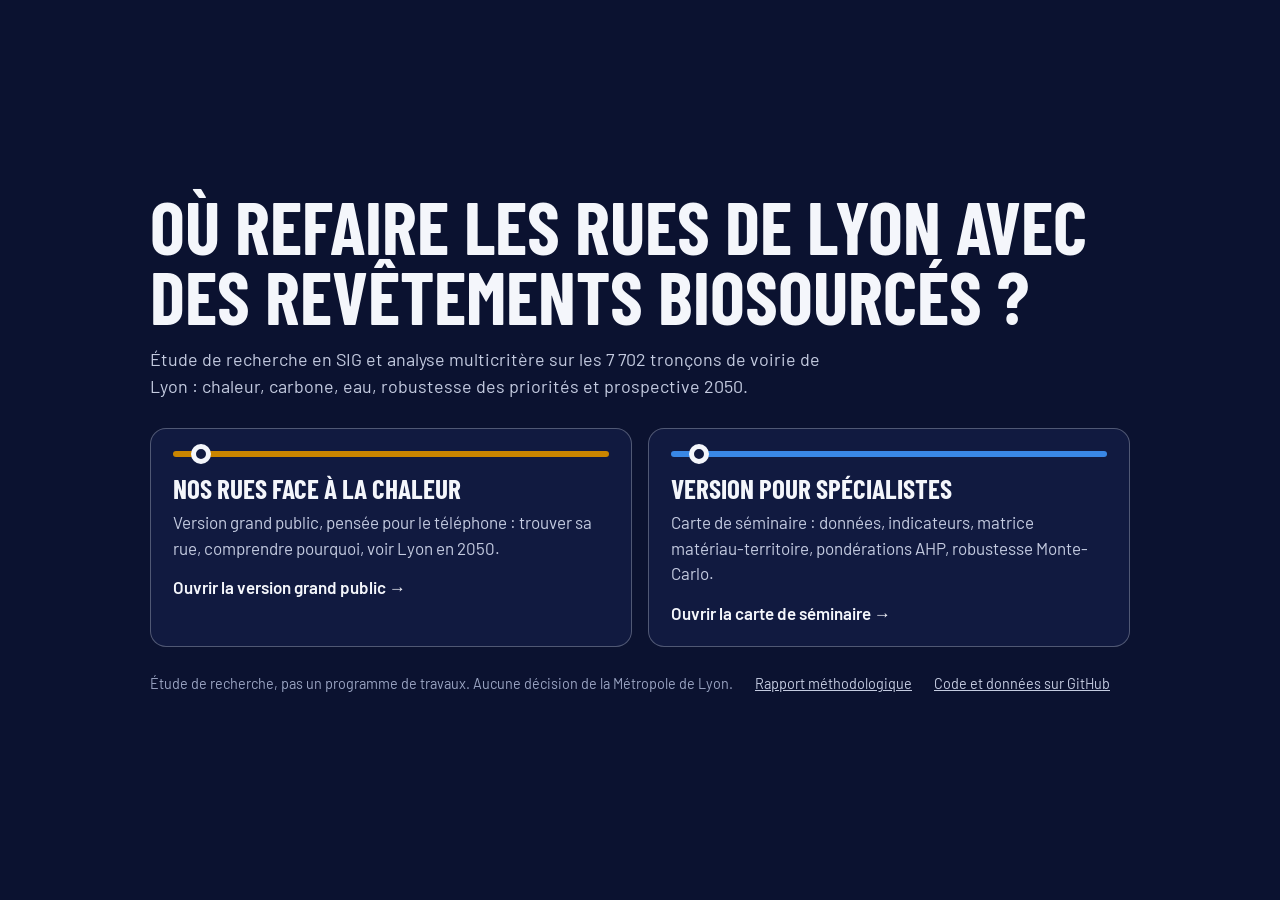
==== index.html @ 6789400b "Page d'accueil des cartes web et liens GitHub Pages" ====
<!doctype html>
<html lang="fr">
<head>
<meta charset="utf-8">
<meta name="viewport" content="width=device-width, initial-scale=1">
<title>Voirie bas-carbone à Lyon</title>
<meta name="description" content="Où refaire les rues de Lyon avec des revêtements routiers à liants biosourcés : version grand public et carte de séminaire.">
<meta name="theme-color" content="#0b1230">
<link rel="icon" href="data:image/svg+xml,%3Csvg xmlns='http://www.w3.org/2000/svg' viewBox='0 0 32 32'%3E%3Crect width='32' height='32' rx='7' fill='%230b1230'/%3E%3Cpath d='M4 22 L13 13 L19 19 L28 10' fill='none' stroke='%23c98500' stroke-width='3.5' stroke-linecap='round'/%3E%3Ccircle cx='13' cy='13' r='4' fill='%230b1230' stroke='%23f4f6fb' stroke-width='2.5'/%3E%3C/svg%3E">
<style>
  @font-face { font-family: "Barlow"; src: url("grand-public/lib/fonts/barlow-latin-400-normal.woff2") format("woff2"); font-weight: 400; font-display: swap; }
  @font-face { font-family: "Barlow"; src: url("grand-public/lib/fonts/barlow-latin-600-normal.woff2") format("woff2"); font-weight: 600; font-display: swap; }
  @font-face { font-family: "Barlow Condensed"; src: url("grand-public/lib/fonts/barlow-condensed-latin-700-normal.woff2") format("woff2"); font-weight: 700; font-display: swap; }
  :root { --nuit: #0b1230; --nuit-2: #111a40; --porc: #f4f6fb; --porc-2: #c4cbe0; --porc-3: #9aa4c2; --filet: rgba(244, 246, 251, .28); color-scheme: dark; }
  * { box-sizing: border-box; }
  body { margin: 0; min-height: 100vh; background: var(--nuit); color: var(--porc); font: 17px/1.5 "Barlow", "Segoe UI", sans-serif; display: grid; place-items: center; padding: 32px 20px; }
  main { width: min(980px, 100%); }
  h1 { font-family: "Barlow Condensed", "Arial Narrow", sans-serif; font-weight: 700; text-transform: uppercase; line-height: .95; font-size: clamp(2.6rem, 7vw, 4.6rem); margin: 0 0 16px; text-wrap: balance; }
  .lead { max-width: 40em; color: var(--porc-2); font-size: 1.12rem; margin: 0 0 28px; }
  .choix { display: grid; grid-template-columns: 1fr 1fr; gap: 16px; }
  .choix a { display: block; text-decoration: none; color: inherit; border: 1.5px solid var(--filet); border-radius: 16px; padding: 22px 22px 20px; background: var(--nuit-2); transition: border-color .2s, transform .2s; }
  .choix a:hover, .choix a:focus-visible { border-color: var(--porc); transform: translateY(-2px); outline: none; }
  .ligne { display: block; height: 6px; border-radius: 3px; margin-bottom: 18px; position: relative; }
  .ligne::after { content: ""; position: absolute; left: 18px; top: -7px; width: 20px; height: 20px; border-radius: 50%; background: var(--nuit-2); border: 5px solid var(--porc); box-sizing: border-box; }
  .choix b { display: block; font-family: "Barlow Condensed", sans-serif; font-weight: 700; text-transform: uppercase; font-size: 1.7rem; line-height: 1; margin-bottom: 8px; }
  .choix span { color: var(--porc-2); }
  .choix em { display: block; font-style: normal; font-weight: 600; margin-top: 14px; }
  .pied { margin-top: 26px; font-size: .9rem; color: var(--porc-3); display: flex; flex-wrap: wrap; gap: 6px 22px; }
  .pied a { color: var(--porc-2); }
  @media (max-width: 720px) { .choix { grid-template-columns: 1fr; } }
</style>
</head>
<body>
<main>
  <h1>Où refaire les rues de Lyon avec des revêtements biosourcés&nbsp;?</h1>
  <p class="lead">Étude de recherche en SIG et analyse multicritère sur les 7&nbsp;702 tronçons de voirie de Lyon&nbsp;: chaleur, carbone, eau, robustesse des priorités et prospective 2050.</p>
  <div class="choix">
    <a href="grand-public/index.html">
      <i class="ligne" style="background:#c98500" aria-hidden="true"></i>
      <b>Nos rues face à la chaleur</b>
      <span>Version grand public, pensée pour le téléphone&nbsp;: trouver sa rue, comprendre pourquoi, voir Lyon en 2050.</span>
      <em>Ouvrir la version grand public →</em>
    </a>
    <a href="webmap/index.html">
      <i class="ligne" style="background:#3987e5" aria-hidden="true"></i>
      <b>Version pour spécialistes</b>
      <span>Carte de séminaire&nbsp;: données, indicateurs, matrice matériau-territoire, pondérations AHP, robustesse Monte-Carlo.</span>
      <em>Ouvrir la carte de séminaire →</em>
    </a>
  </div>
  <p class="pied">
    <span>Étude de recherche, pas un programme de travaux. Aucune décision de la Métropole de Lyon.</span>
    <a href="https://github.com/jauresmas/voirie-bas-carbone-lyon/blob/main/05_valorisation/rapport_methodologique.md">Rapport méthodologique</a>
    <a href="https://github.com/jauresmas/voirie-bas-carbone-lyon">Code et données sur GitHub</a>
  </p>
</main>
</body>
</html>
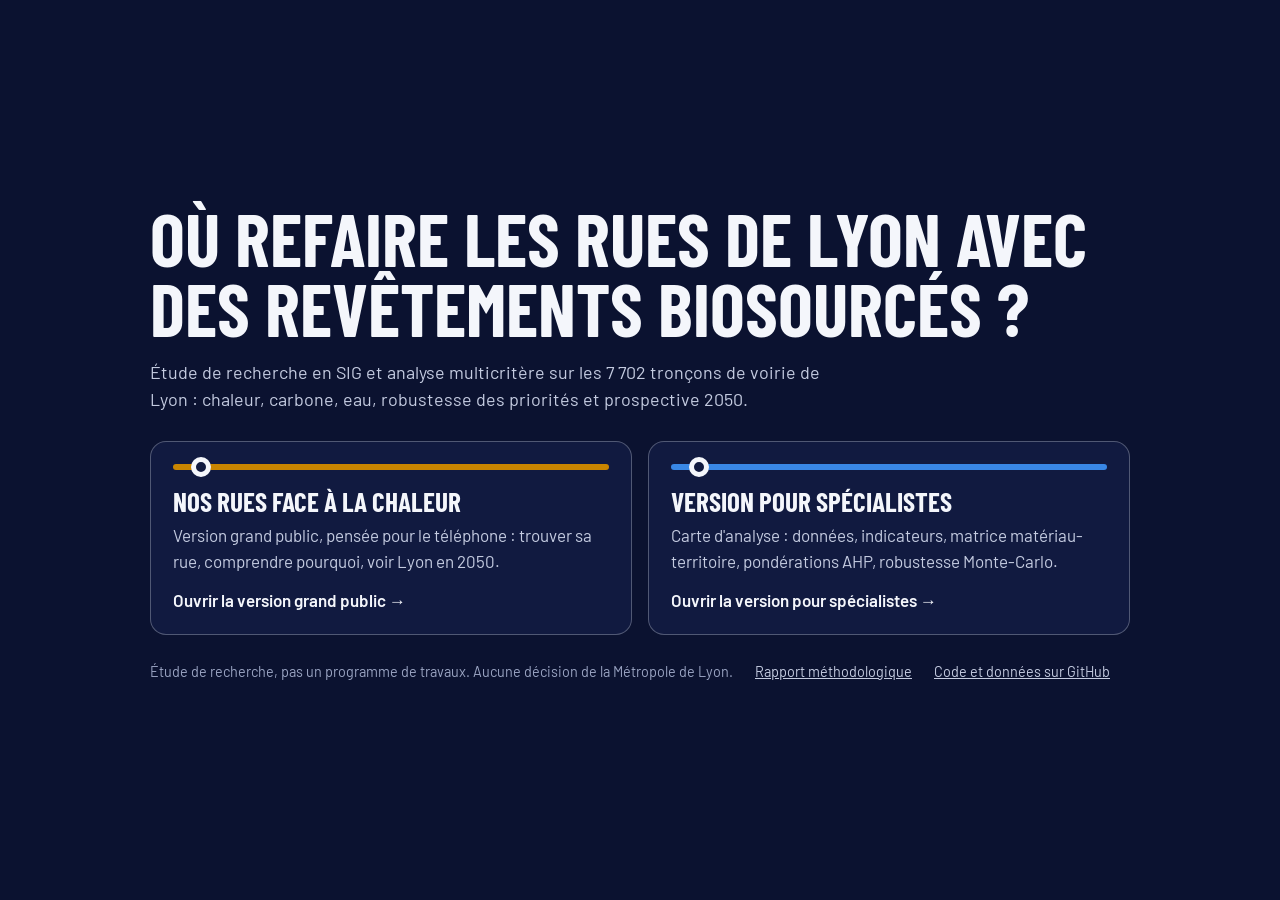
==== commit 0771ca8d: "Carte d'analyse renommée en version pour spécialistes" ====
--- a/index.html
+++ b/index.html
@@ -4,7 +4,7 @@
 <meta charset="utf-8">
 <meta name="viewport" content="width=device-width, initial-scale=1">
 <title>Voirie bas-carbone à Lyon</title>
-<meta name="description" content="Où refaire les rues de Lyon avec des revêtements routiers à liants biosourcés : version grand public et carte de séminaire.">
+<meta name="description" content="Où refaire les rues de Lyon avec des revêtements routiers à liants biosourcés : version grand public et version pour spécialistes.">
 <meta name="theme-color" content="#0b1230">
 <link rel="icon" href="data:image/svg+xml,%3Csvg xmlns='http://www.w3.org/2000/svg' viewBox='0 0 32 32'%3E%3Crect width='32' height='32' rx='7' fill='%230b1230'/%3E%3Cpath d='M4 22 L13 13 L19 19 L28 10' fill='none' stroke='%23c98500' stroke-width='3.5' stroke-linecap='round'/%3E%3Ccircle cx='13' cy='13' r='4' fill='%230b1230' stroke='%23f4f6fb' stroke-width='2.5'/%3E%3C/svg%3E">
 <style>
@@ -44,8 +44,8 @@
     <a href="webmap/index.html">
       <i class="ligne" style="background:#3987e5" aria-hidden="true"></i>
       <b>Version pour spécialistes</b>
-      <span>Carte de séminaire&nbsp;: données, indicateurs, matrice matériau-territoire, pondérations AHP, robustesse Monte-Carlo.</span>
-      <em>Ouvrir la carte de séminaire →</em>
+      <span>Carte d'analyse&nbsp;: données, indicateurs, matrice matériau-territoire, pondérations AHP, robustesse Monte-Carlo.</span>
+      <em>Ouvrir la version pour spécialistes →</em>
     </a>
   </div>
   <p class="pied">
